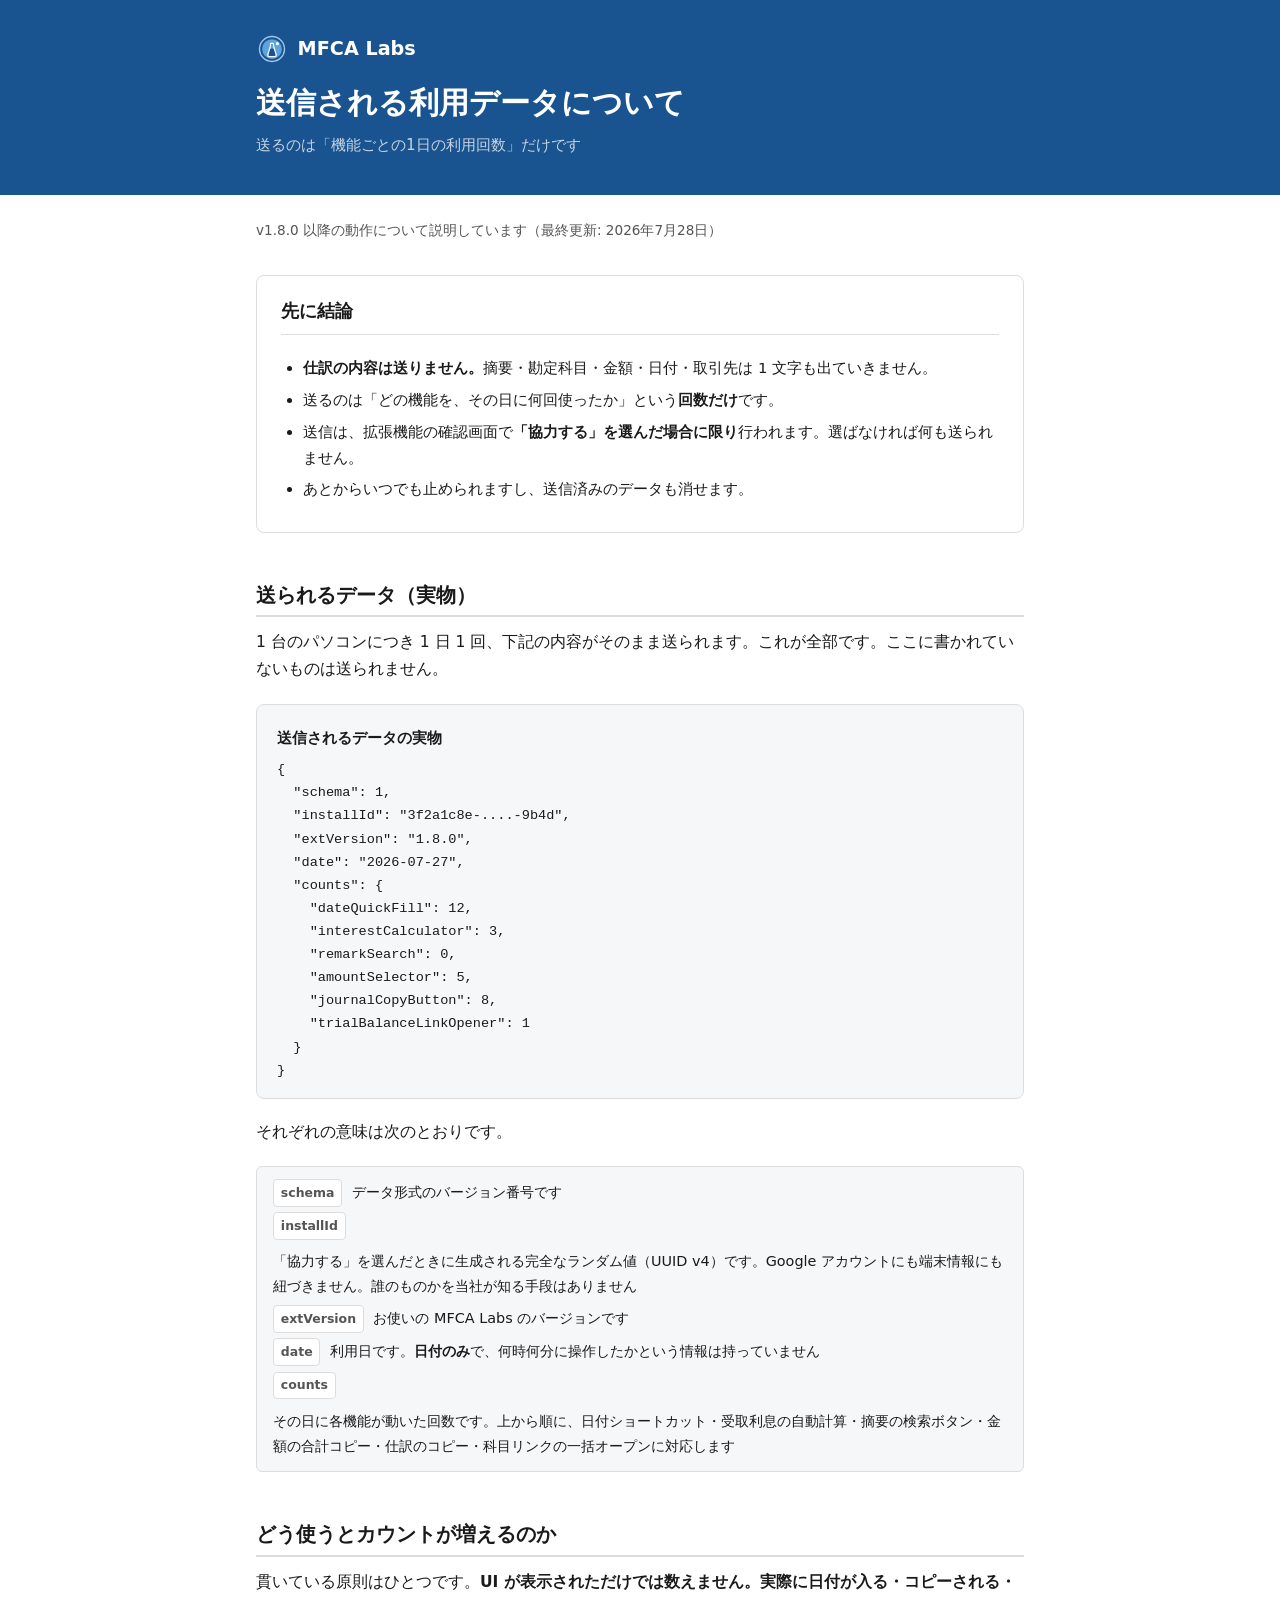
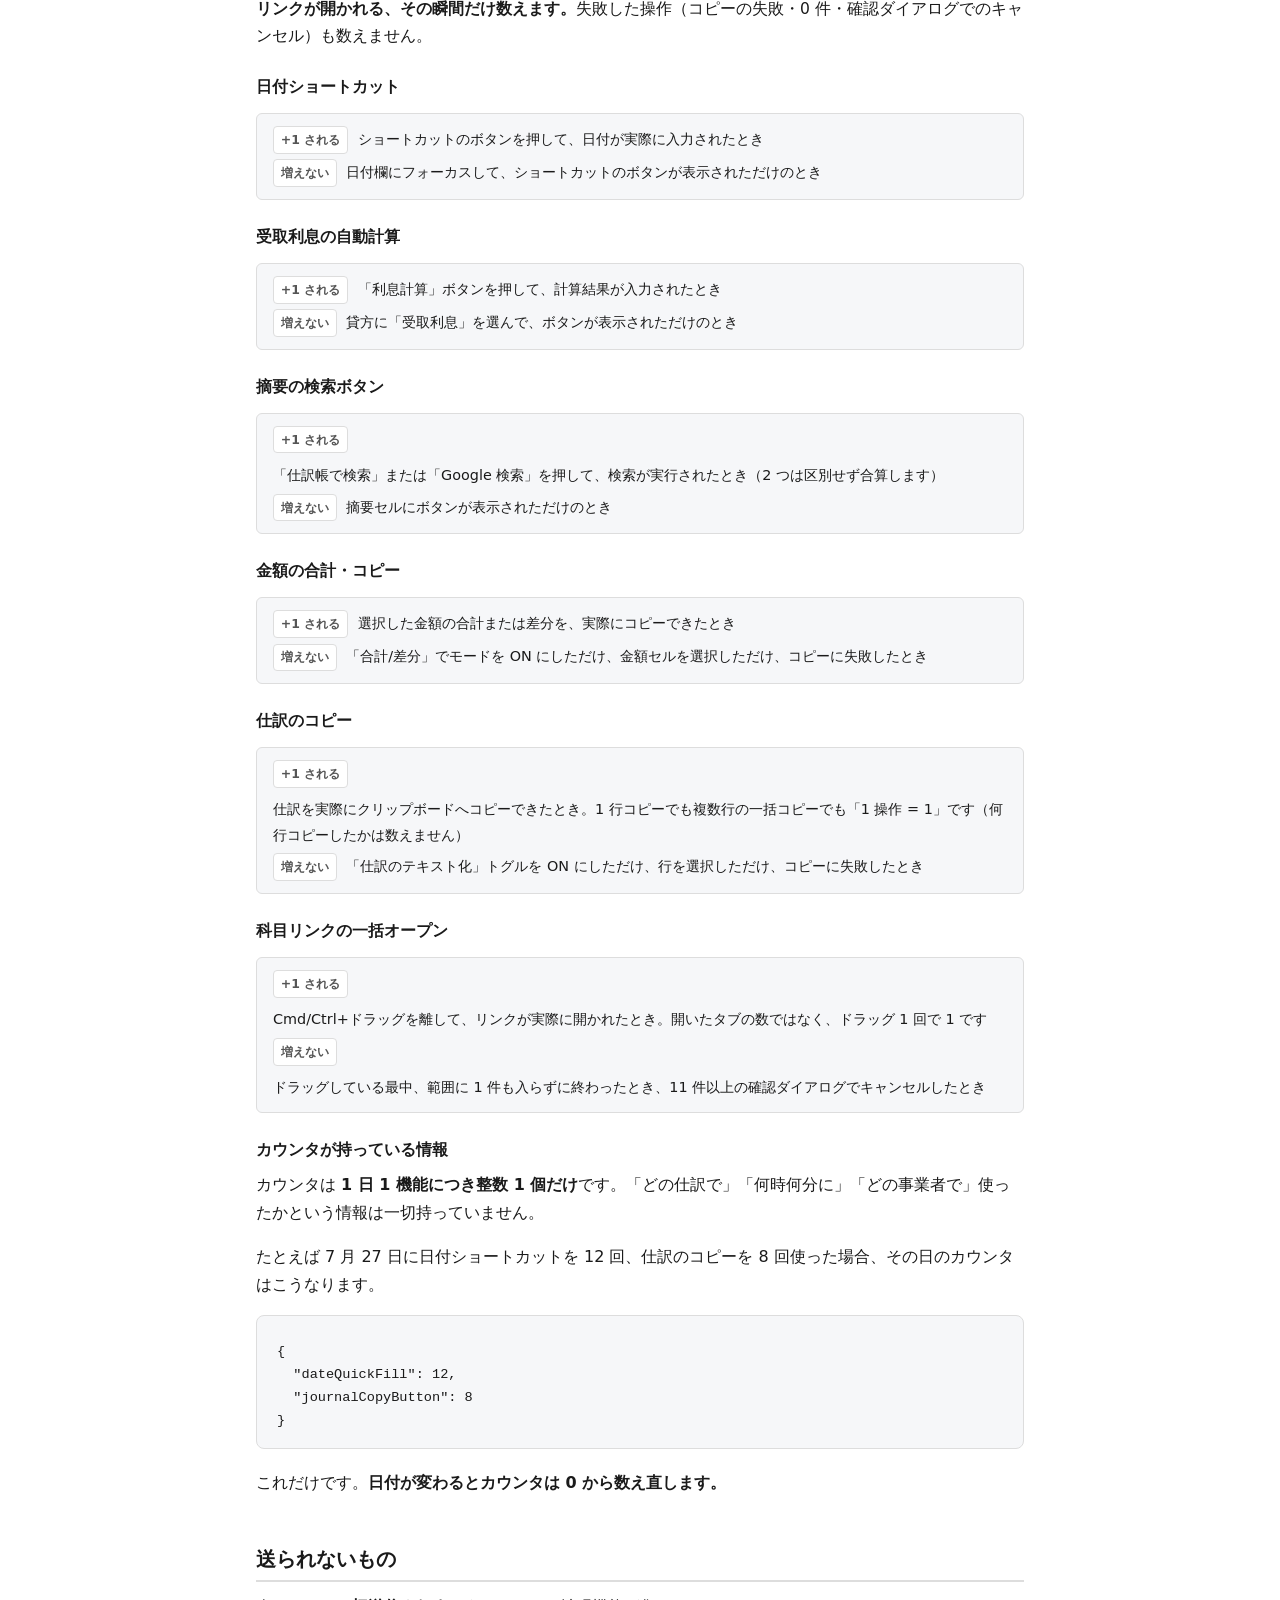
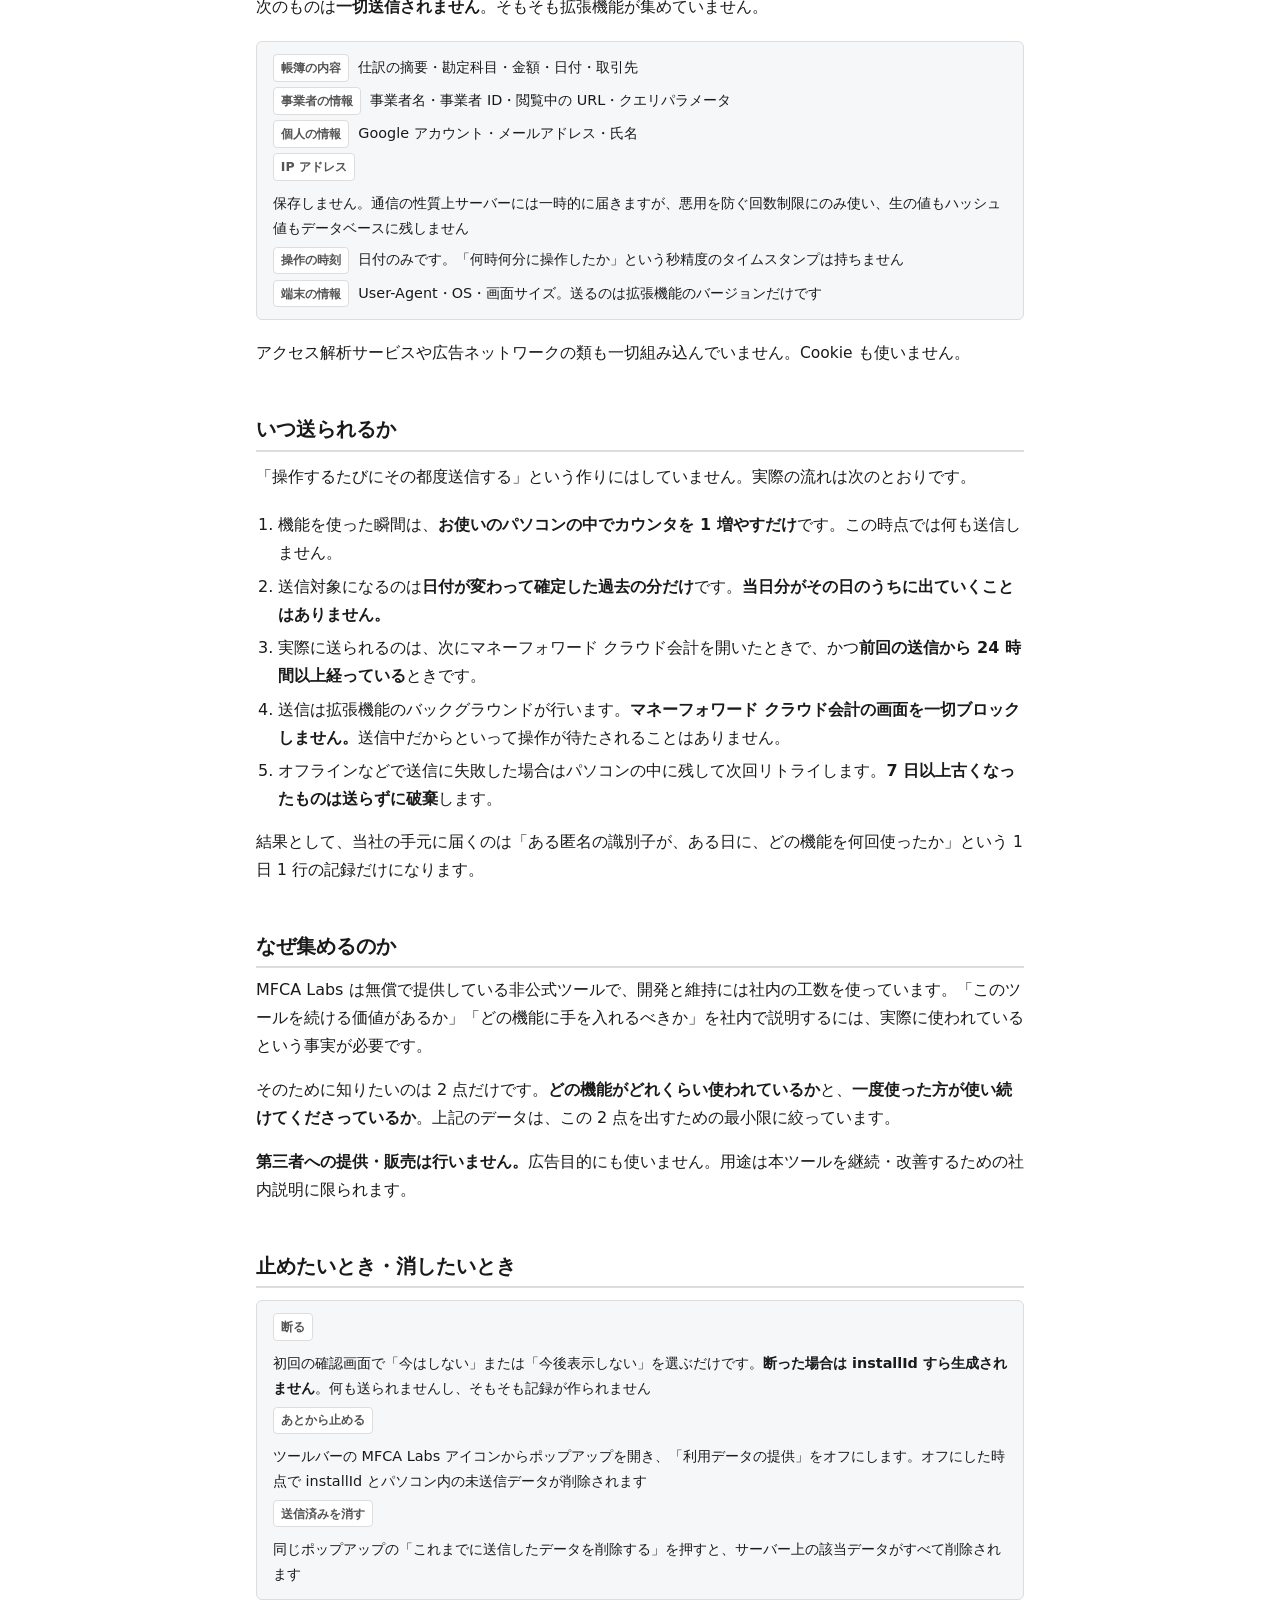
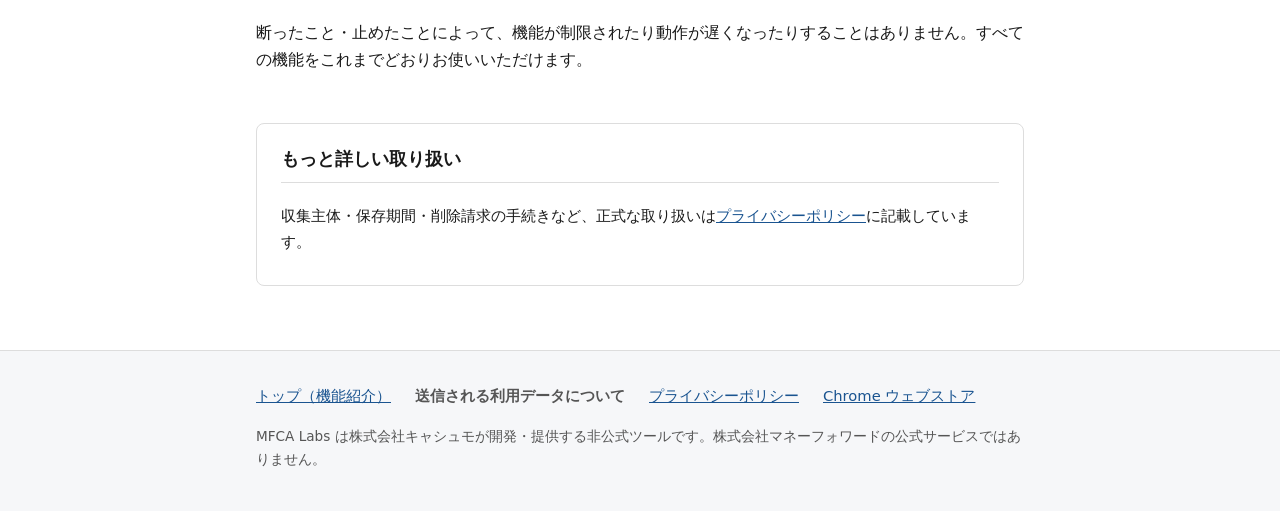
==== data-collection.html @ b59298f4 "feat: プライバシーポリシーと利用データ説明ページを新設し、セキュリティ記述を実態に合わせて改訂 匿名利用データ収集（v1.8.0 予定）に備えたサイト側の対応。 拡張リリースより先に本番反映する" ====
<!DOCTYPE html>
<html lang="ja">
  <head>
    <meta charset="utf-8" />
    <meta name="viewport" content="width=device-width, initial-scale=1" />
    <title>送信される利用データについて — MFCA Labs</title>
    <meta
      name="description"
      content="Chrome 拡張機能「MFCA Labs」が送信する匿名の利用データについて、送られるもの・送られないもの・送信されるタイミング・停止と削除の方法を実際のデータそのままで説明します。"
    />
    <link rel="stylesheet" href="./style.css" />
    <link rel="icon" href="./icon.svg" type="image/svg+xml" />
  </head>
  <body>

    <!-- ヒーロー（縮小版） -->
    <header class="hero hero-compact">
      <div class="container">
        <a class="hero-logo" href="./index.html">
          <img src="./icon.svg" width="32" height="32" alt="" />
          <span>MFCA Labs</span>
        </a>
        <h1>送信される利用データについて</h1>
        <p class="hero-sub">送るのは「機能ごとの1日の利用回数」だけです</p>
      </div>
    </header>

    <main class="container">
      <p class="doc-meta">v1.8.0 以降の動作について説明しています（最終更新: 2026年7月28日）</p>

      <div class="important-notice">
        <h2>先に結論</h2>
        <ul>
          <li><strong>仕訳の内容は送りません。</strong>摘要・勘定科目・金額・日付・取引先は 1 文字も出ていきません。</li>
          <li>送るのは「どの機能を、その日に何回使ったか」という<strong>回数だけ</strong>です。</li>
          <li>送信は、拡張機能の確認画面で<strong>「協力する」を選んだ場合に限り</strong>行われます。選ばなければ何も送られません。</li>
          <li>あとからいつでも止められますし、送信済みのデータも消せます。</li>
        </ul>
      </div>

      <!-- 送られるデータ -->
      <section class="section" id="what-is-sent">
        <h2>送られるデータ（実物）</h2>
        <p class="section-desc">
          1 台のパソコンにつき 1 日 1 回、下記の内容がそのまま送られます。これが全部です。ここに書かれていないものは送られません。
        </p>

        <div class="formula-block">
          <p><strong>送信されるデータの実物</strong></p>
          <pre><code>{
  "schema": 1,
  "installId": "3f2a1c8e-....-9b4d",
  "extVersion": "1.8.0",
  "date": "2026-07-27",
  "counts": {
    "dateQuickFill": 12,
    "interestCalculator": 3,
    "remarkSearch": 0,
    "amountSelector": 5,
    "journalCopyButton": 8,
    "trialBalanceLinkOpener": 1
  }
}</code></pre>
        </div>

        <p class="section-desc">それぞれの意味は次のとおりです。</p>
        <div class="feature-meta">
          <div class="feature-meta-row">
            <span class="feature-meta-label">schema</span>
            <span class="feature-meta-value">データ形式のバージョン番号です</span>
          </div>
          <div class="feature-meta-row">
            <span class="feature-meta-label">installId</span>
            <span class="feature-meta-value">「協力する」を選んだときに生成される完全なランダム値（UUID v4）です。Google アカウントにも端末情報にも紐づきません。誰のものかを当社が知る手段はありません</span>
          </div>
          <div class="feature-meta-row">
            <span class="feature-meta-label">extVersion</span>
            <span class="feature-meta-value">お使いの MFCA Labs のバージョンです</span>
          </div>
          <div class="feature-meta-row">
            <span class="feature-meta-label">date</span>
            <span class="feature-meta-value">利用日です。<strong>日付のみ</strong>で、何時何分に操作したかという情報は持っていません</span>
          </div>
          <div class="feature-meta-row">
            <span class="feature-meta-label">counts</span>
            <span class="feature-meta-value">その日に各機能が動いた回数です。上から順に、日付ショートカット・受取利息の自動計算・摘要の検索ボタン・金額の合計コピー・仕訳のコピー・科目リンクの一括オープンに対応します</span>
          </div>
        </div>
      </section>

      <!-- カウント条件 -->
      <section class="section" id="count-rules">
        <h2>どう使うとカウントが増えるのか</h2>
        <p class="section-desc">
          貫いている原則はひとつです。<strong>UI が表示されただけでは数えません。実際に日付が入る・コピーされる・リンクが開かれる、その瞬間だけ数えます。</strong>失敗した操作（コピーの失敗・0 件・確認ダイアログでのキャンセル）も数えません。
        </p>

        <h3>日付ショートカット</h3>
        <div class="feature-meta">
          <div class="feature-meta-row">
            <span class="feature-meta-label">+1 される</span>
            <span class="feature-meta-value">ショートカットのボタンを押して、日付が実際に入力されたとき</span>
          </div>
          <div class="feature-meta-row">
            <span class="feature-meta-label">増えない</span>
            <span class="feature-meta-value">日付欄にフォーカスして、ショートカットのボタンが表示されただけのとき</span>
          </div>
        </div>

        <h3>受取利息の自動計算</h3>
        <div class="feature-meta">
          <div class="feature-meta-row">
            <span class="feature-meta-label">+1 される</span>
            <span class="feature-meta-value">「利息計算」ボタンを押して、計算結果が入力されたとき</span>
          </div>
          <div class="feature-meta-row">
            <span class="feature-meta-label">増えない</span>
            <span class="feature-meta-value">貸方に「受取利息」を選んで、ボタンが表示されただけのとき</span>
          </div>
        </div>

        <h3>摘要の検索ボタン</h3>
        <div class="feature-meta">
          <div class="feature-meta-row">
            <span class="feature-meta-label">+1 される</span>
            <span class="feature-meta-value">「仕訳帳で検索」または「Google 検索」を押して、検索が実行されたとき（2 つは区別せず合算します）</span>
          </div>
          <div class="feature-meta-row">
            <span class="feature-meta-label">増えない</span>
            <span class="feature-meta-value">摘要セルにボタンが表示されただけのとき</span>
          </div>
        </div>

        <h3>金額の合計・コピー</h3>
        <div class="feature-meta">
          <div class="feature-meta-row">
            <span class="feature-meta-label">+1 される</span>
            <span class="feature-meta-value">選択した金額の合計または差分を、実際にコピーできたとき</span>
          </div>
          <div class="feature-meta-row">
            <span class="feature-meta-label">増えない</span>
            <span class="feature-meta-value">「合計/差分」でモードを ON にしただけ、金額セルを選択しただけ、コピーに失敗したとき</span>
          </div>
        </div>

        <h3>仕訳のコピー</h3>
        <div class="feature-meta">
          <div class="feature-meta-row">
            <span class="feature-meta-label">+1 される</span>
            <span class="feature-meta-value">仕訳を実際にクリップボードへコピーできたとき。1 行コピーでも複数行の一括コピーでも「1 操作 = 1」です（何行コピーしたかは数えません）</span>
          </div>
          <div class="feature-meta-row">
            <span class="feature-meta-label">増えない</span>
            <span class="feature-meta-value">「仕訳のテキスト化」トグルを ON にしただけ、行を選択しただけ、コピーに失敗したとき</span>
          </div>
        </div>

        <h3>科目リンクの一括オープン</h3>
        <div class="feature-meta">
          <div class="feature-meta-row">
            <span class="feature-meta-label">+1 される</span>
            <span class="feature-meta-value">Cmd/Ctrl+ドラッグを離して、リンクが実際に開かれたとき。開いたタブの数ではなく、ドラッグ 1 回で 1 です</span>
          </div>
          <div class="feature-meta-row">
            <span class="feature-meta-label">増えない</span>
            <span class="feature-meta-value">ドラッグしている最中、範囲に 1 件も入らずに終わったとき、11 件以上の確認ダイアログでキャンセルしたとき</span>
          </div>
        </div>

        <h3>カウンタが持っている情報</h3>
        <p>
          カウンタは <strong>1 日 1 機能につき整数 1 個だけ</strong>です。「どの仕訳で」「何時何分に」「どの事業者で」使ったかという情報は一切持っていません。
        </p>
        <p>
          たとえば 7 月 27 日に日付ショートカットを 12 回、仕訳のコピーを 8 回使った場合、その日のカウンタはこうなります。
        </p>
        <div class="formula-block">
          <pre><code>{
  "dateQuickFill": 12,
  "journalCopyButton": 8
}</code></pre>
        </div>
        <p>
          これだけです。<strong>日付が変わるとカウンタは 0 から数え直します。</strong>
        </p>
      </section>

      <!-- 送られないもの -->
      <section class="section" id="what-is-not-sent">
        <h2>送られないもの</h2>
        <p class="section-desc">
          次のものは<strong>一切送信されません</strong>。そもそも拡張機能が集めていません。
        </p>
        <div class="feature-meta">
          <div class="feature-meta-row">
            <span class="feature-meta-label">帳簿の内容</span>
            <span class="feature-meta-value">仕訳の摘要・勘定科目・金額・日付・取引先</span>
          </div>
          <div class="feature-meta-row">
            <span class="feature-meta-label">事業者の情報</span>
            <span class="feature-meta-value">事業者名・事業者 ID・閲覧中の URL・クエリパラメータ</span>
          </div>
          <div class="feature-meta-row">
            <span class="feature-meta-label">個人の情報</span>
            <span class="feature-meta-value">Google アカウント・メールアドレス・氏名</span>
          </div>
          <div class="feature-meta-row">
            <span class="feature-meta-label">IP アドレス</span>
            <span class="feature-meta-value">保存しません。通信の性質上サーバーには一時的に届きますが、悪用を防ぐ回数制限にのみ使い、生の値もハッシュ値もデータベースに残しません</span>
          </div>
          <div class="feature-meta-row">
            <span class="feature-meta-label">操作の時刻</span>
            <span class="feature-meta-value">日付のみです。「何時何分に操作したか」という秒精度のタイムスタンプは持ちません</span>
          </div>
          <div class="feature-meta-row">
            <span class="feature-meta-label">端末の情報</span>
            <span class="feature-meta-value">User-Agent・OS・画面サイズ。送るのは拡張機能のバージョンだけです</span>
          </div>
        </div>
        <p class="section-desc">
          アクセス解析サービスや広告ネットワークの類も一切組み込んでいません。Cookie も使いません。
        </p>
      </section>

      <!-- いつ送られるか -->
      <section class="section" id="when-is-it-sent">
        <h2>いつ送られるか</h2>
        <p class="section-desc">
          「操作するたびにその都度送信する」という作りにはしていません。実際の流れは次のとおりです。
        </p>
        <ol>
          <li>
            機能を使った瞬間は、<strong>お使いのパソコンの中でカウンタを 1 増やすだけ</strong>です。この時点では何も送信しません。
          </li>
          <li>
            送信対象になるのは<strong>日付が変わって確定した過去の分だけ</strong>です。<strong>当日分がその日のうちに出ていくことはありません。</strong>
          </li>
          <li>
            実際に送られるのは、次にマネーフォワード クラウド会計を開いたときで、かつ<strong>前回の送信から 24 時間以上経っている</strong>ときです。
          </li>
          <li>
            送信は拡張機能のバックグラウンドが行います。<strong>マネーフォワード クラウド会計の画面を一切ブロックしません。</strong>送信中だからといって操作が待たされることはありません。
          </li>
          <li>
            オフラインなどで送信に失敗した場合はパソコンの中に残して次回リトライします。<strong>7 日以上古くなったものは送らずに破棄</strong>します。
          </li>
        </ol>
        <p class="section-desc">
          結果として、当社の手元に届くのは「ある匿名の識別子が、ある日に、どの機能を何回使ったか」という 1 日 1 行の記録だけになります。
        </p>
      </section>

      <!-- なぜ集めるか -->
      <section class="section" id="why">
        <h2>なぜ集めるのか</h2>
        <p>
          MFCA Labs は無償で提供している非公式ツールで、開発と維持には社内の工数を使っています。「このツールを続ける価値があるか」「どの機能に手を入れるべきか」を社内で説明するには、実際に使われているという事実が必要です。
        </p>
        <p>
          そのために知りたいのは 2 点だけです。<strong>どの機能がどれくらい使われているか</strong>と、<strong>一度使った方が使い続けてくださっているか</strong>。上記のデータは、この 2 点を出すための最小限に絞っています。
        </p>
        <p>
          <strong>第三者への提供・販売は行いません。</strong>広告目的にも使いません。用途は本ツールを継続・改善するための社内説明に限られます。
        </p>
      </section>

      <!-- 止め方・消し方 -->
      <section class="section" id="how-to-stop">
        <h2>止めたいとき・消したいとき</h2>
        <div class="feature-meta">
          <div class="feature-meta-row">
            <span class="feature-meta-label">断る</span>
            <span class="feature-meta-value">初回の確認画面で「今はしない」または「今後表示しない」を選ぶだけです。<strong>断った場合は installId すら生成されません</strong>。何も送られませんし、そもそも記録が作られません</span>
          </div>
          <div class="feature-meta-row">
            <span class="feature-meta-label">あとから止める</span>
            <span class="feature-meta-value">ツールバーの MFCA Labs アイコンからポップアップを開き、「利用データの提供」をオフにします。オフにした時点で installId とパソコン内の未送信データが削除されます</span>
          </div>
          <div class="feature-meta-row">
            <span class="feature-meta-label">送信済みを消す</span>
            <span class="feature-meta-value">同じポップアップの「これまでに送信したデータを削除する」を押すと、サーバー上の該当データがすべて削除されます</span>
          </div>
        </div>
        <p class="section-desc">
          断ったこと・止めたことによって、機能が制限されたり動作が遅くなったりすることはありません。すべての機能をこれまでどおりお使いいただけます。
        </p>
      </section>

      <div class="important-notice">
        <h2>もっと詳しい取り扱い</h2>
        <p>
          収集主体・保存期間・削除請求の手続きなど、正式な取り扱いは<a href="./privacy.html">プライバシーポリシー</a>に記載しています。
        </p>
      </div>

    </main>

    <!-- 共通フッター -->
    <footer class="site-footer">
      <div class="container">
        <ul class="site-footer-nav">
          <li><a href="./index.html">トップ（機能紹介）</a></li>
          <li><a href="./data-collection.html" aria-current="page">送信される利用データについて</a></li>
          <li><a href="./privacy.html">プライバシーポリシー</a></li>
          <li>
            <a
              href="https://chromewebstore.google.com/detail/mfca-labs/edpgggmdgeneaokhlinphdaphigiifca"
              target="_blank"
              rel="noopener noreferrer"
            >Chrome ウェブストア</a>
          </li>
        </ul>
        <p class="site-footer-note">
          MFCA Labs は株式会社キャシュモが開発・提供する非公式ツールです。株式会社マネーフォワードの公式サービスではありません。
        </p>
      </div>
    </footer>

  </body>
</html>
---- style.css ----
:root {
  color-scheme: light dark;
  --text: #1a1a1a;
  --muted: #555;
  --bg: #fff;
  --surface: #f6f7f9;
  --border: #ddd;
  --link: #1a5490;
  --accent: #1a5490;
  --accent-hover: #133f6e;
  --shadow: rgba(0, 0, 0, 0.08);
}
@media (prefers-color-scheme: dark) {
  :root {
    --text: #f0f0f0;
    --muted: #b0b0b0;
    --bg: #121212;
    --surface: #1e1e1e;
    --border: #333;
    --link: #9dc8ea;
    --accent: #4a90d9;
    --accent-hover: #6aaae4;
    --shadow: rgba(0, 0, 0, 0.4);
  }
}
* {
  box-sizing: border-box;
}
body {
  margin: 0;
  padding: 0;
  font-family: system-ui, -apple-system, "Segoe UI", "Hiragino Sans",
    "Hiragino Kaku Gothic ProN", "Noto Sans JP", sans-serif;
  line-height: 1.75;
  color: var(--text);
  background: var(--bg);
}

/* コンテナ */
.container {
  max-width: 54rem;
  margin: 0 auto;
  padding: 0 clamp(1rem, 5vw, 3rem);
}

/* ヒーローセクション */
.hero {
  background: #1a5490;
  color: #fff;
  padding: 3rem 0 3.5rem;
}
.hero-logo {
  display: flex;
  align-items: center;
  gap: 0.6rem;
}
.hero-logo span {
  font-size: 1.2rem;
  font-weight: 700;
  color: #fff;
}
.hero h1 {
  font-size: clamp(1.5rem, 4vw, 2.25rem);
  font-weight: 700;
  color: #fff;
  margin: 1.25rem 0 0;
  line-height: 1.4;
}
.hero-sub {
  font-size: 0.95rem;
  color: rgba(255, 255, 255, 0.75);
  margin: 0.5rem 0 0;
}

/* CTAボタン（ヒーロー内） */
.btn-install {
  display: inline-block;
  background: #fff;
  color: #1a5490;
  text-decoration: none;
  font-weight: 600;
  font-size: 0.97rem;
  padding: 0.7em 1.6em;
  border-radius: 6px;
  border: none;
  cursor: pointer;
  transition: background 0.15s;
  margin-top: 1.5rem;
}
.btn-install:hover {
  background: rgba(255, 255, 255, 0.88);
  color: #1a5490;
}
@media (prefers-color-scheme: dark) {
  .btn-install {
    background: #fff;
    color: #1a5490;
  }
  .btn-install:hover {
    background: rgba(255, 255, 255, 0.88);
    color: #1a5490;
  }
}

/* メインコンテンツ */
main.container {
  padding-top: 1.5rem;
  padding-bottom: 4rem;
}

/* 機能サマリー帯 */
.features-band {
  background: var(--surface);
  margin-top: 0;
  margin-right: calc(-1 * clamp(1rem, 5vw, 3rem));
  margin-bottom: 2.5rem;
  margin-left: calc(-1 * clamp(1rem, 5vw, 3rem));
  padding: 1.75rem clamp(1rem, 5vw, 3rem);
  border-radius: 10px;
}
.features-band h2 {
  font-size: 1.1rem;
  font-weight: 700;
  margin: 0 0 1.25rem;
}
.feature-cards {
  display: grid;
  grid-template-columns: repeat(auto-fit, minmax(13rem, 1fr));
  gap: 1rem;
}
.feature-card {
  background: var(--bg);
  border: 1px solid var(--border);
  border-radius: 10px;
  padding: 1.25rem;
  text-decoration: none;
  color: var(--text);
  display: flex;
  flex-direction: column;
  gap: 0.5rem;
  transition: border-color 0.15s, box-shadow 0.15s;
}
.feature-card:hover {
  border-color: var(--accent);
  box-shadow: 0 2px 12px var(--shadow);
}
.card-icon {
  line-height: 1;
}
.card-title {
  font-weight: 700;
  font-size: 0.97rem;
}
.card-desc {
  font-size: 0.88rem;
  color: var(--muted);
  line-height: 1.6;
  margin: 0;
}

/* 重要事項 */
.important-notice {
  border: 1px solid var(--border);
  border-radius: 8px;
  padding: 1.25rem 1.5rem;
  margin-bottom: 0;
  font-size: 0.93rem;
}
.important-notice h2 {
  font-size: 1.1rem;
  font-weight: 700;
  margin: 0 0 1.25rem;
  padding-bottom: 0.5rem;
  border-bottom: 1px solid var(--border);
}
.important-notice h3 {
  font-size: 0.97rem;
  font-weight: 700;
  margin: 1.25rem 0 0.4rem;
}
.important-notice h3:first-of-type {
  margin-top: 0;
}
.important-notice p {
  margin: 0 0 0.6rem;
}
.important-notice ul {
  margin: 0 0 0.6rem;
  padding-left: 1.4rem;
}
.important-notice li {
  margin-bottom: 0.35rem;
}

/* セクション */
.section {
  margin-bottom: 3rem;
}
.section h2 {
  font-size: 1.25rem;
  font-weight: 700;
  margin: 0 0 0.5rem;
  padding-bottom: 0.4rem;
  border-bottom: 2px solid var(--border);
  line-height: 1.4;
}
.section .section-desc {
  margin: 0.75rem 0 1.25rem;
  font-size: 0.97rem;
}
.section p {
  margin: 0 0 1rem;
}

/* 機能メタ情報 */
.feature-meta {
  background: var(--surface);
  border: 1px solid var(--border);
  border-radius: 6px;
  padding: 0.75rem 1rem;
  margin: 0.75rem 0 1.25rem;
  font-size: 0.9rem;
  display: flex;
  flex-direction: column;
  gap: 0.35rem;
}
.feature-meta-row {
  display: flex;
  align-items: baseline;
  gap: 0.6rem;
  flex-wrap: wrap;
}
.feature-meta-label {
  display: inline-block;
  font-size: 0.78rem;
  font-weight: 600;
  padding: 0.15em 0.55em;
  background: var(--bg);
  border: 1px solid var(--border);
  border-radius: 4px;
  color: var(--muted);
  white-space: nowrap;
  flex-shrink: 0;
}
.feature-meta-value {
  color: var(--text);
  font-size: 0.9rem;
}

/* スクリーンショット */
.screenshot {
  display: block;
  max-width: 100%;
  height: auto;
  border-radius: 10px;
  box-shadow: 0 4px 20px var(--shadow);
  border: 1px solid var(--border);
  margin: 1rem 0 1.5rem;
}
.screenshot-caption {
  font-size: 0.85rem;
  color: var(--muted);
  margin: -0.75rem 0 1.5rem;
  text-align: center;
}

/* 計算式ブロック */
.formula-block {
  background: var(--surface);
  border: 1px solid var(--border);
  border-radius: 8px;
  padding: 1rem 1.25rem;
  margin: 1rem 0 1.25rem;
  font-size: 0.92rem;
}
.formula-block p {
  margin: 0.25rem 0;
}
.formula-block code {
  font-family: "SFMono-Regular", Consolas, "Liberation Mono", Menlo,
    monospace;
  font-size: 0.9em;
  background: var(--border);
  padding: 0.1em 0.35em;
  border-radius: 3px;
}

code {
  font-family: "SFMono-Regular", Consolas, "Liberation Mono", Menlo,
    monospace;
  font-size: 0.9em;
  background: var(--surface);
  border: 1px solid var(--border);
  padding: 0.1em 0.4em;
  border-radius: 3px;
}

a {
  color: var(--link);
}

/* 下層ページ用の縮小ヒーロー */
.hero-compact {
  padding: 2rem 0 2.25rem;
}
.hero-compact h1 {
  font-size: clamp(1.35rem, 3.5vw, 1.9rem);
  margin: 1rem 0 0;
}
a.hero-logo {
  text-decoration: none;
  width: fit-content;
}
a.hero-logo:hover span {
  text-decoration: underline;
}

/* 文書メタ情報（制定日など） */
.doc-meta {
  font-size: 0.85rem;
  color: var(--muted);
  margin: 0 0 2rem;
}

/* セクション内の小見出し・リスト（.important-notice と同じ見え方に揃える） */
.section h3 {
  font-size: 0.97rem;
  font-weight: 700;
  margin: 1.5rem 0 0.4rem;
}

.section ul,
.section ol {
  margin: 0 0 1rem;
  padding-left: 1.4rem;
}
.section li {
  margin-bottom: 0.35rem;
}

/* JSON など複数行のコードブロック（.formula-block 内で使う） */
.formula-block pre {
  margin: 0.5rem 0 0;
  padding: 0;
  overflow-x: auto;
}
.formula-block pre code {
  display: block;
  background: none;
  border: none;
  padding: 0;
  font-size: 0.85rem;
  line-height: 1.7;
  white-space: pre;
}

/* 重要事項ブロックの直後にセクションが続く場合の間隔 */
.important-notice + .section {
  margin-top: 3rem;
}

/* 共通フッター */
.site-footer {
  background: var(--surface);
  border-top: 1px solid var(--border);
  padding: 2rem 0 2.5rem;
}
.site-footer-nav {
  display: flex;
  flex-wrap: wrap;
  gap: 0.4rem 1.5rem;
  margin: 0 0 1rem;
  padding: 0;
  list-style: none;
  font-size: 0.92rem;
}
.site-footer-nav a[aria-current="page"] {
  color: var(--muted);
  font-weight: 600;
  text-decoration: none;
  cursor: default;
}
.site-footer-note {
  margin: 0;
  font-size: 0.85rem;
  color: var(--muted);
  line-height: 1.7;
}
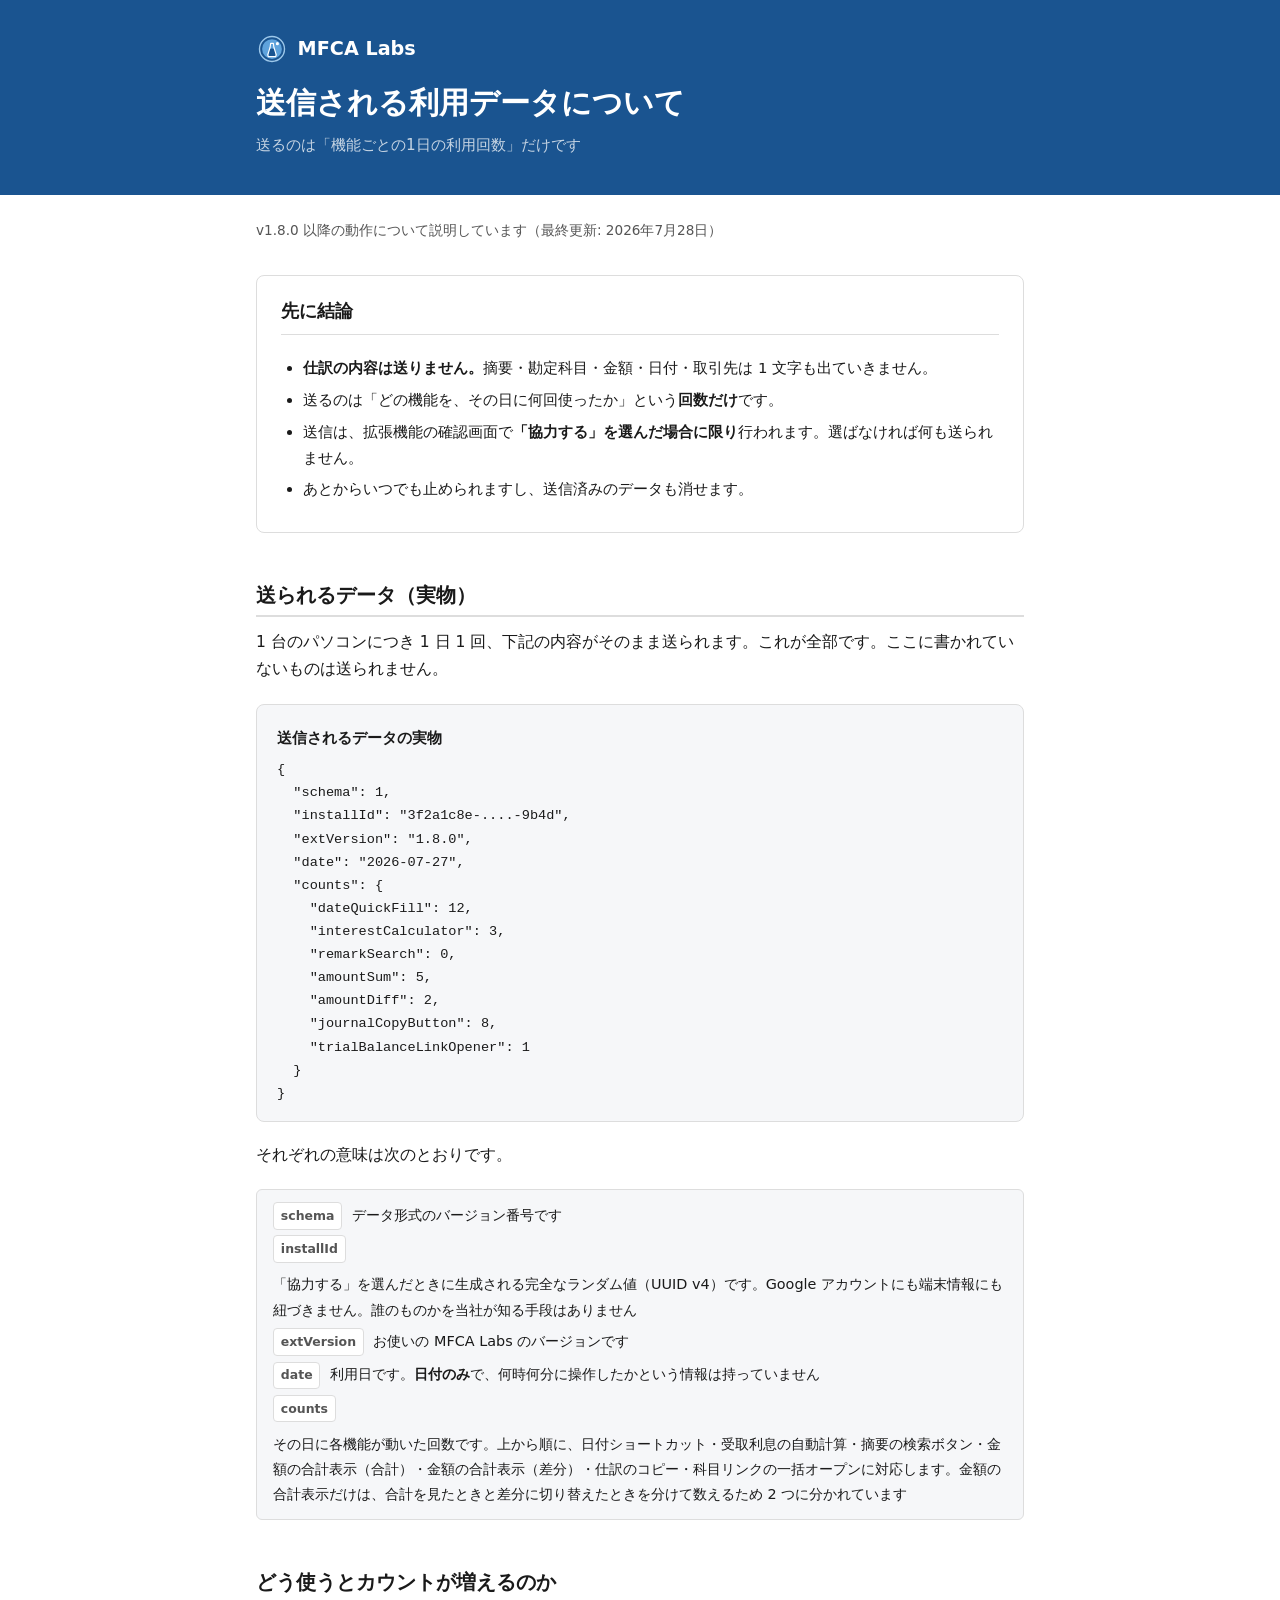
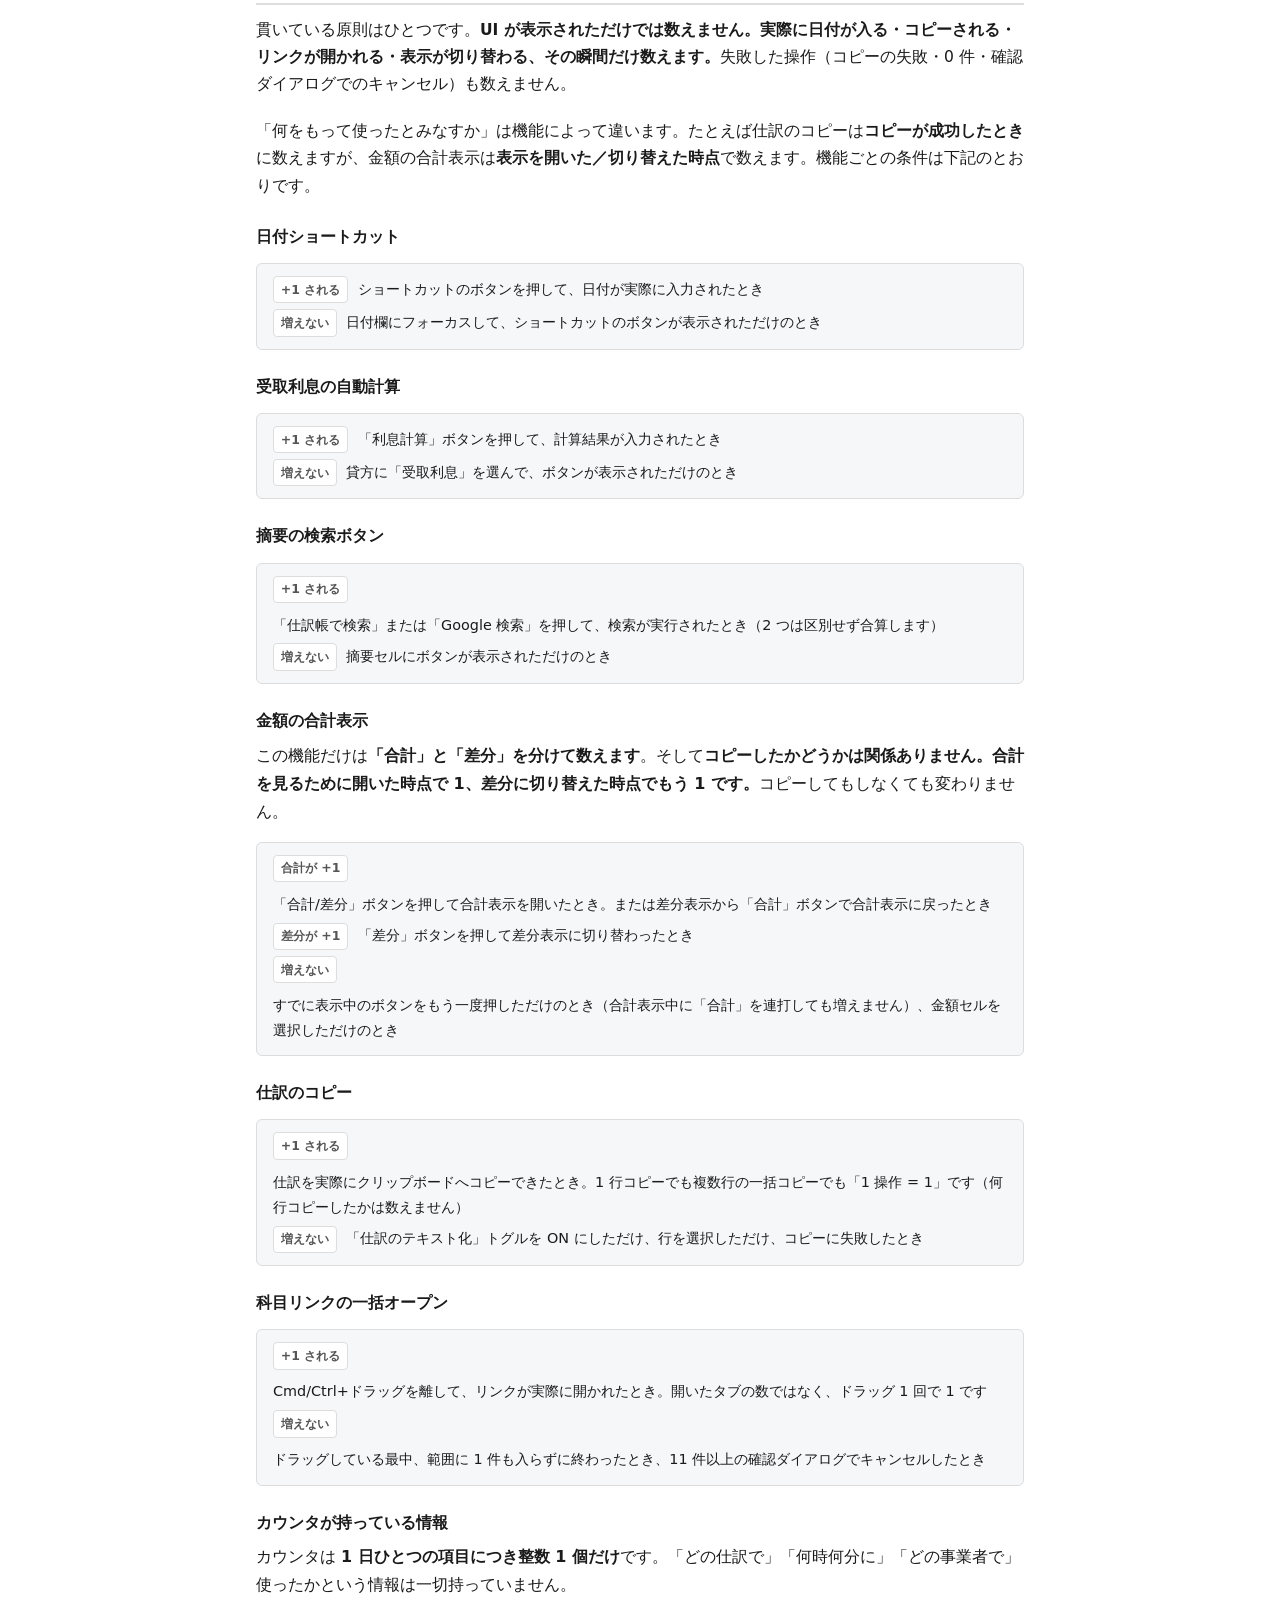
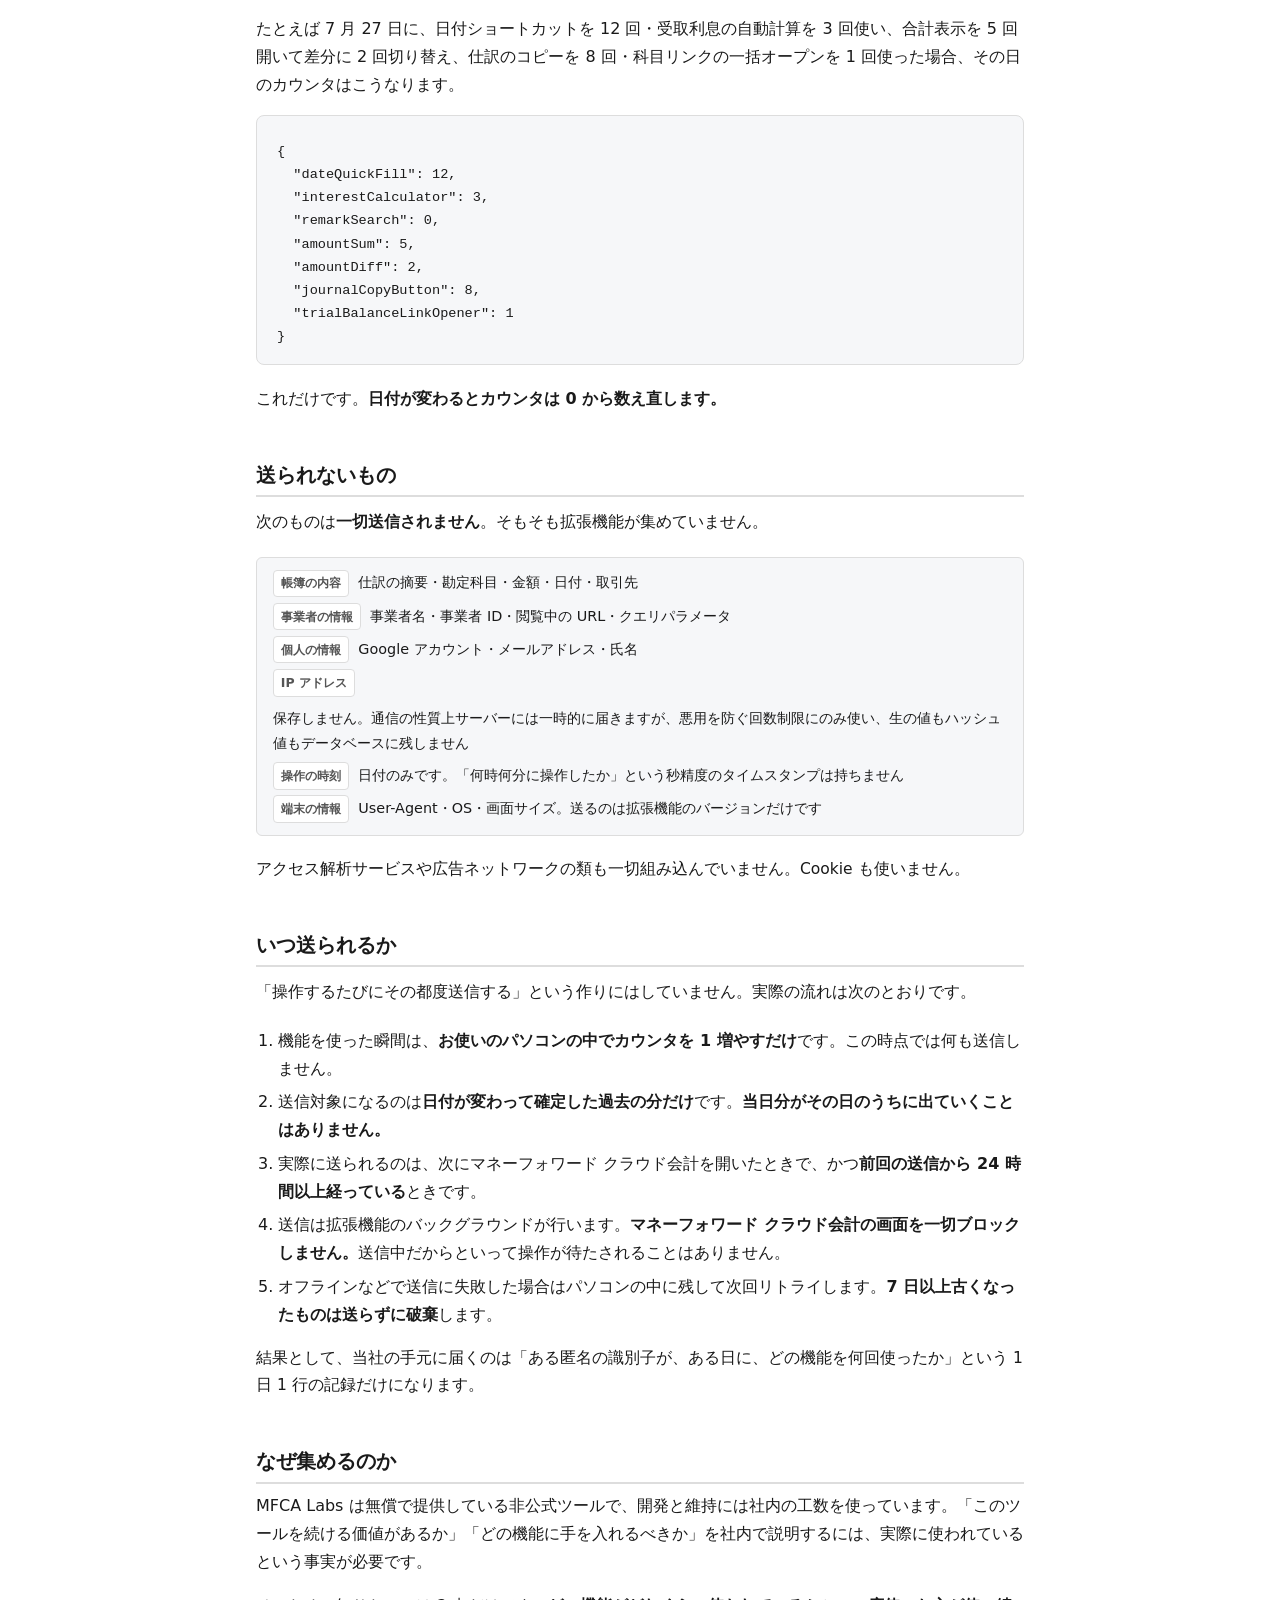
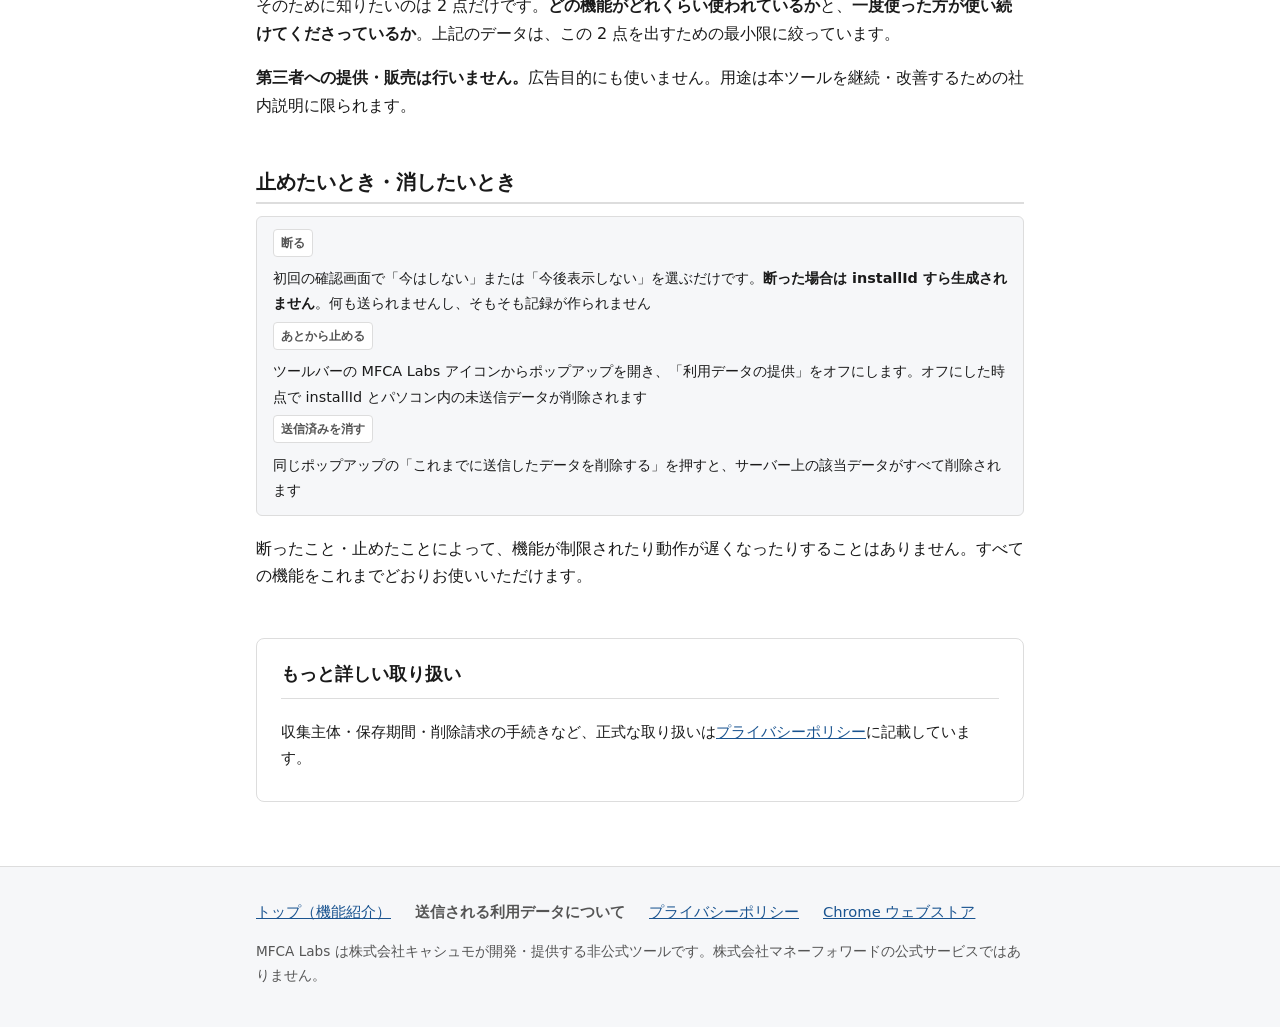
==== commit 28897935: "fix: 金額の合計表示のカウンタを amountSum / amountDiff に分割（counts 7キー） Issue #75 のカウント条件が更新され、「金額の合計表示」のカウンタが amo" ====
--- a/data-collection.html
+++ b/data-collection.html
@@ -56,7 +56,8 @@
     "dateQuickFill": 12,
     "interestCalculator": 3,
     "remarkSearch": 0,
-    "amountSelector": 5,
+    "amountSum": 5,
+    "amountDiff": 2,
     "journalCopyButton": 8,
     "trialBalanceLinkOpener": 1
   }
@@ -83,7 +84,7 @@
           </div>
           <div class="feature-meta-row">
             <span class="feature-meta-label">counts</span>
-            <span class="feature-meta-value">その日に各機能が動いた回数です。上から順に、日付ショートカット・受取利息の自動計算・摘要の検索ボタン・金額の合計コピー・仕訳のコピー・科目リンクの一括オープンに対応します</span>
+            <span class="feature-meta-value">その日に各機能が動いた回数です。上から順に、日付ショートカット・受取利息の自動計算・摘要の検索ボタン・金額の合計表示（合計）・金額の合計表示（差分）・仕訳のコピー・科目リンクの一括オープンに対応します。金額の合計表示だけは、合計を見たときと差分に切り替えたときを分けて数えるため 2 つに分かれています</span>
           </div>
         </div>
       </section>
@@ -92,7 +93,10 @@
       <section class="section" id="count-rules">
         <h2>どう使うとカウントが増えるのか</h2>
         <p class="section-desc">
-          貫いている原則はひとつです。<strong>UI が表示されただけでは数えません。実際に日付が入る・コピーされる・リンクが開かれる、その瞬間だけ数えます。</strong>失敗した操作（コピーの失敗・0 件・確認ダイアログでのキャンセル）も数えません。
+          貫いている原則はひとつです。<strong>UI が表示されただけでは数えません。実際に日付が入る・コピーされる・リンクが開かれる・表示が切り替わる、その瞬間だけ数えます。</strong>失敗した操作（コピーの失敗・0 件・確認ダイアログでのキャンセル）も数えません。
+        </p>
+        <p class="section-desc">
+          「何をもって使ったとみなすか」は機能によって違います。たとえば仕訳のコピーは<strong>コピーが成功したとき</strong>に数えますが、金額の合計表示は<strong>表示を開いた／切り替えた時点</strong>で数えます。機能ごとの条件は下記のとおりです。
         </p>
 
         <h3>日付ショートカット</h3>
@@ -131,15 +135,22 @@
           </div>
         </div>
 
-        <h3>金額の合計・コピー</h3>
-        <div class="feature-meta">
-          <div class="feature-meta-row">
-            <span class="feature-meta-label">+1 される</span>
-            <span class="feature-meta-value">選択した金額の合計または差分を、実際にコピーできたとき</span>
-          </div>
-          <div class="feature-meta-row">
-            <span class="feature-meta-label">増えない</span>
-            <span class="feature-meta-value">「合計/差分」でモードを ON にしただけ、金額セルを選択しただけ、コピーに失敗したとき</span>
+        <h3>金額の合計表示</h3>
+        <p>
+          この機能だけは<strong>「合計」と「差分」を分けて数えます</strong>。そして<strong>コピーしたかどうかは関係ありません。合計を見るために開いた時点で 1、差分に切り替えた時点でもう 1 です。</strong>コピーしてもしなくても変わりません。
+        </p>
+        <div class="feature-meta">
+          <div class="feature-meta-row">
+            <span class="feature-meta-label">合計が +1</span>
+            <span class="feature-meta-value">「合計/差分」ボタンを押して合計表示を開いたとき。または差分表示から「合計」ボタンで合計表示に戻ったとき</span>
+          </div>
+          <div class="feature-meta-row">
+            <span class="feature-meta-label">差分が +1</span>
+            <span class="feature-meta-value">「差分」ボタンを押して差分表示に切り替わったとき</span>
+          </div>
+          <div class="feature-meta-row">
+            <span class="feature-meta-label">増えない</span>
+            <span class="feature-meta-value">すでに表示中のボタンをもう一度押しただけのとき（合計表示中に「合計」を連打しても増えません）、金額セルを選択しただけのとき</span>
           </div>
         </div>
 
@@ -169,15 +180,20 @@
 
         <h3>カウンタが持っている情報</h3>
         <p>
-          カウンタは <strong>1 日 1 機能につき整数 1 個だけ</strong>です。「どの仕訳で」「何時何分に」「どの事業者で」使ったかという情報は一切持っていません。
-        </p>
-        <p>
-          たとえば 7 月 27 日に日付ショートカットを 12 回、仕訳のコピーを 8 回使った場合、その日のカウンタはこうなります。
+          カウンタは <strong>1 日ひとつの項目につき整数 1 個だけ</strong>です。「どの仕訳で」「何時何分に」「どの事業者で」使ったかという情報は一切持っていません。
+        </p>
+        <p>
+          たとえば 7 月 27 日に、日付ショートカットを 12 回・受取利息の自動計算を 3 回使い、合計表示を 5 回開いて差分に 2 回切り替え、仕訳のコピーを 8 回・科目リンクの一括オープンを 1 回使った場合、その日のカウンタはこうなります。
         </p>
         <div class="formula-block">
           <pre><code>{
   "dateQuickFill": 12,
-  "journalCopyButton": 8
+  "interestCalculator": 3,
+  "remarkSearch": 0,
+  "amountSum": 5,
+  "amountDiff": 2,
+  "journalCopyButton": 8,
+  "trialBalanceLinkOpener": 1
 }</code></pre>
         </div>
         <p>
